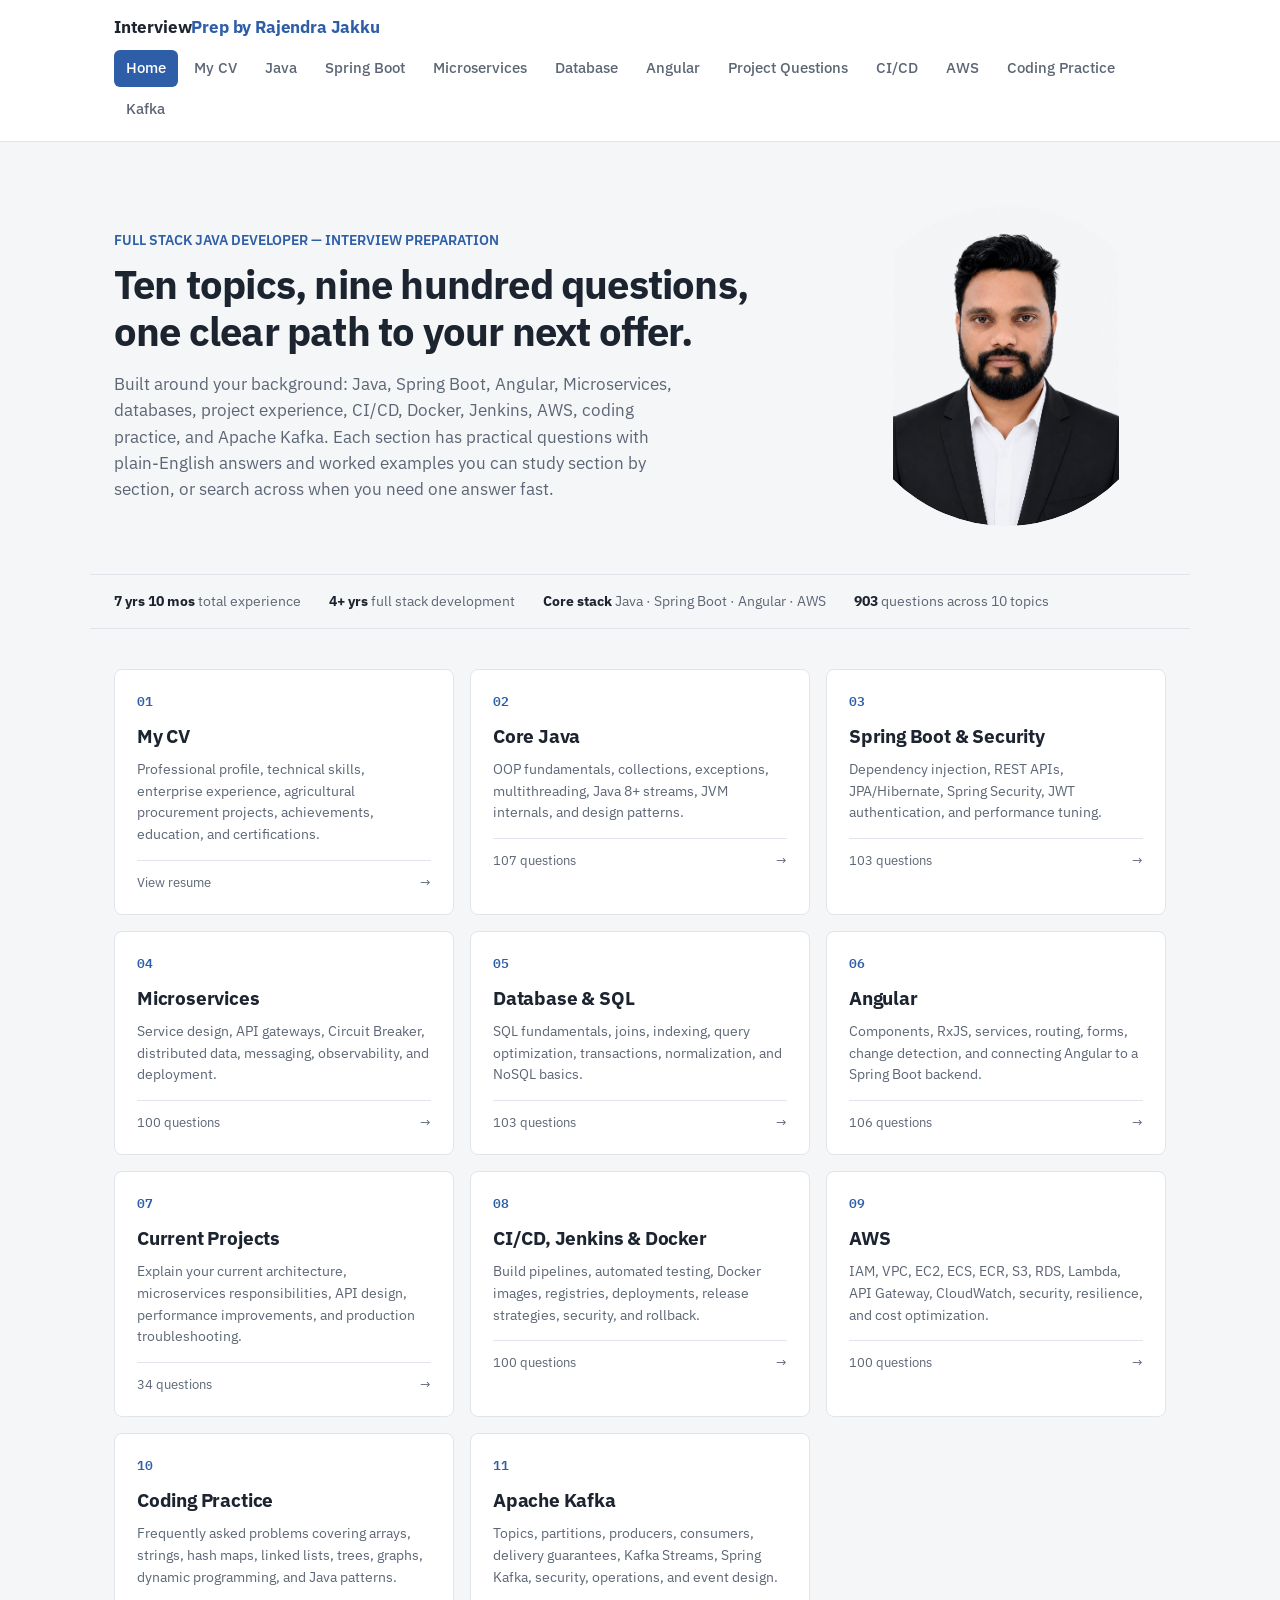
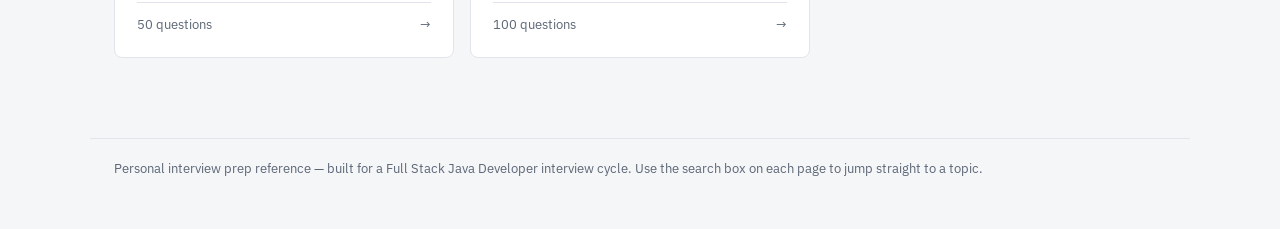
==== index.html @ beaa07cf "Add interview preparation website" ====
<!DOCTYPE html>
<html lang="en">
<head>
<meta charset="UTF-8">
<meta name="viewport" content="width=device-width, initial-scale=1.0">
<title>Full Stack Java Interview Prep</title>
<link rel="stylesheet" href="style.css">
</head>
<body>

<nav class="topnav">
  <div class="topnav-inner">
    <a href="index.html" class="brand">Interview<span>Prep</span><span> by Rajendra Jakku</span></a>
    <div class="navlinks">
      <a href="index.html" class="active">Home</a>
      <a href="cv.html">My CV</a>
      <a href="java.html">Java</a>
      <a href="springboot.html">Spring Boot</a>
      <a href="microservices.html">Microservices</a>
      <a href="database.html">Database</a>
      <a href="angular.html">Angular</a>
      <a href="projects.html">Project Questions</a>
      <a href="cicd.html">CI/CD</a>
      <a href="aws.html">AWS</a>
      <a href="coding.html">Coding Practice</a>
      <a href="kafka.html">Kafka</a>
    </div>
  </div>
</nav>

<section class="hero">
  <div class="hero-copy">
    <p class="eyebrow">FULL STACK JAVA DEVELOPER — INTERVIEW PREPARATION</p>
    <h1>Ten topics, nine hundred questions, one clear path to your next offer.</h1>
    <p>Built around your background: Java, Spring Boot, Angular, Microservices, databases, project experience, CI/CD, Docker, Jenkins, AWS, coding practice, and Apache Kafka. Each section has practical questions with plain-English answers and worked examples you can study section by section, or search across when you need one answer fast.</p>
  </div>
  <div class="hero-photo-wrap">
    <img class="hero-photo" src="profile.png" alt="Rajendra R. Jakku">
  </div>
</section>

<div class="candidate-strip">
  <span><strong>7 yrs 10 mos</strong> total experience</span>
  <span><strong>4+ yrs</strong> full stack development</span>
  <span><strong>Core stack</strong> Java · Spring Boot · Angular · AWS</span>
  <span><strong>903</strong> questions across 10 topics</span>
</div>

<div class="grid">

  <a href="cv.html" class="card">
    <div class="card-index">01</div>
    <h3>My CV</h3>
    <p>Professional profile, technical skills, enterprise experience, agricultural procurement projects, achievements, education, and certifications.</p>
    <div class="card-count"><span>View resume</span><span>→</span></div>
  </a>

  <a href="java.html" class="card">
    <div class="card-index">02</div>
    <h3>Core Java</h3>
    <p>OOP fundamentals, collections, exceptions, multithreading, Java 8+ streams, JVM internals, and design patterns.</p>
    <div class="card-count"><span>107 questions</span><span>→</span></div>
  </a>

  <a href="springboot.html" class="card">
    <div class="card-index">03</div>
    <h3>Spring Boot &amp; Security</h3>
    <p>Dependency injection, REST APIs, JPA/Hibernate, Spring Security, JWT authentication, and performance tuning.</p>
    <div class="card-count"><span>103 questions</span><span>→</span></div>
  </a>

  <a href="microservices.html" class="card">
    <div class="card-index">04</div>
    <h3>Microservices</h3>
    <p>Service design, API gateways, Circuit Breaker, distributed data, messaging, observability, and deployment.</p>
    <div class="card-count"><span>100 questions</span><span>→</span></div>
  </a>

  <a href="database.html" class="card">
    <div class="card-index">05</div>
    <h3>Database &amp; SQL</h3>
    <p>SQL fundamentals, joins, indexing, query optimization, transactions, normalization, and NoSQL basics.</p>
    <div class="card-count"><span>103 questions</span><span>→</span></div>
  </a>

  <a href="angular.html" class="card">
    <div class="card-index">06</div>
    <h3>Angular</h3>
    <p>Components, RxJS, services, routing, forms, change detection, and connecting Angular to a Spring Boot backend.</p>
    <div class="card-count"><span>106 questions</span><span>→</span></div>
  </a>

  <a href="projects.html" class="card">
    <div class="card-index">07</div>
    <h3>Current Projects</h3>
    <p>Explain your current architecture, microservices responsibilities, API design, performance improvements, and production troubleshooting.</p>
    <div class="card-count"><span>34 questions</span><span>→</span></div>
  </a>

  <a href="cicd.html" class="card">
    <div class="card-index">08</div>
    <h3>CI/CD, Jenkins &amp; Docker</h3>
    <p>Build pipelines, automated testing, Docker images, registries, deployments, release strategies, security, and rollback.</p>
    <div class="card-count"><span>100 questions</span><span>→</span></div>
  </a>

  <a href="aws.html" class="card">
    <div class="card-index">09</div>
    <h3>AWS</h3>
    <p>IAM, VPC, EC2, ECS, ECR, S3, RDS, Lambda, API Gateway, CloudWatch, security, resilience, and cost optimization.</p>
    <div class="card-count"><span>100 questions</span><span>→</span></div>
  </a>

  <a href="coding.html" class="card">
    <div class="card-index">10</div>
    <h3>Coding Practice</h3>
    <p>Frequently asked problems covering arrays, strings, hash maps, linked lists, trees, graphs, dynamic programming, and Java patterns.</p>
    <div class="card-count"><span>50 questions</span><span>→</span></div>
  </a>

  <a href="kafka.html" class="card">
    <div class="card-index">11</div>
    <h3>Apache Kafka</h3>
    <p>Topics, partitions, producers, consumers, delivery guarantees, Kafka Streams, Spring Kafka, security, operations, and event design.</p>
    <div class="card-count"><span>100 questions</span><span>→</span></div>
  </a>

</div>

<footer>
  Personal interview prep reference — built for a Full Stack Java Developer interview cycle. Use the search box on each page to jump straight to a topic.
</footer>

</body>
</html>
---- style.css ----
@import url('https://fonts.googleapis.com/css2?family=IBM+Plex+Sans:wght@400;500;600;700&family=IBM+Plex+Mono:wght@400;500&display=swap');

:root {
  --bg: #f5f6f8;
  --surface: #ffffff;
  --border: #e1e5eb;
  --text: #1c2430;
  --text-soft: #5c6675;
  --accent: #2e5ea8;
  --accent-dark: #1f4680;
  --accent-tint: #eaf1fb;
  --tag-example: #3c6e4f;
  --tag-example-tint: #eaf5ee;
  --radius: 6px;
  --maxw: 860px;
}

* { box-sizing: border-box; }

html { scroll-behavior: smooth; }

body {
  margin: 0;
  background: var(--bg);
  color: var(--text);
  font-family: 'IBM Plex Sans', -apple-system, sans-serif;
  line-height: 1.55;
  -webkit-font-smoothing: antialiased;
}

code, pre, .mono {
  font-family: 'IBM Plex Mono', 'Courier New', monospace;
}

a { color: var(--accent); }

/* ---------- Top nav ---------- */
.topnav {
  position: sticky;
  top: 0;
  z-index: 50;
  background: var(--surface);
  border-bottom: 1px solid var(--border);
}
.topnav-inner {
  max-width: 1100px;
  margin: 0 auto;
  padding: 14px 24px;
  display: flex;
  align-items: center;
  justify-content: space-between;
  flex-wrap: wrap;
  gap: 10px;
}
.brand {
  font-weight: 700;
  font-size: 17px;
  color: var(--text);
  text-decoration: none;
  letter-spacing: -0.01em;
}
.brand span { color: var(--accent); }
.navlinks {
  display: flex;
  gap: 4px;
  flex-wrap: wrap;
}
.navlinks a {
  text-decoration: none;
  color: var(--text-soft);
  font-size: 14.5px;
  font-weight: 500;
  padding: 7px 12px;
  border-radius: var(--radius);
  transition: background 0.15s, color 0.15s;
}
.navlinks a:hover { background: var(--accent-tint); color: var(--accent-dark); }
.navlinks a.active { background: var(--accent); color: #fff; }

/* ---------- Page header ---------- */
.pagehead {
  max-width: var(--maxw);
  margin: 0 auto;
  padding: 40px 24px 20px;
}
.pagehead .eyebrow {
  color: var(--accent);
  font-weight: 600;
  font-size: 13.5px;
  margin: 0 0 8px;
}
.pagehead h1 {
  font-size: 32px;
  margin: 0 0 10px;
  letter-spacing: -0.015em;
  line-height: 1.2;
}
.pagehead p {
  color: var(--text-soft);
  font-size: 16px;
  max-width: 640px;
  margin: 0 0 4px;
}
.pagehead .count {
  display: inline-block;
  margin-top: 14px;
  font-size: 13.5px;
  color: var(--text-soft);
  border: 1px solid var(--border);
  padding: 5px 12px;
  border-radius: 100px;
  background: var(--surface);
}

/* ---------- Controls ---------- */
.controls {
  max-width: var(--maxw);
  margin: 0 auto;
  padding: 0 24px 18px;
  display: flex;
  gap: 10px;
  flex-wrap: wrap;
  align-items: center;
  position: sticky;
  top: 57px;
  background: var(--bg);
  z-index: 40;
  padding-top: 12px;
}
.search-wrap {
  flex: 1;
  min-width: 220px;
  position: relative;
}
.search-wrap input {
  width: 100%;
  padding: 10px 14px 10px 36px;
  border: 1px solid var(--border);
  border-radius: var(--radius);
  font-size: 14.5px;
  font-family: inherit;
  background: var(--surface);
  color: var(--text);
}
.search-wrap input:focus {
  outline: none;
  border-color: var(--accent);
}
.search-wrap::before {
  content: "";
  position: absolute;
  left: 12px;
  top: 50%;
  transform: translateY(-50%);
  width: 14px;
  height: 14px;
  border: 2px solid var(--text-soft);
  border-radius: 50%;
  pointer-events: none;
}
.btn {
  border: 1px solid var(--border);
  background: var(--surface);
  color: var(--text);
  padding: 9px 14px;
  border-radius: var(--radius);
  font-size: 14px;
  font-weight: 500;
  cursor: pointer;
  font-family: inherit;
  transition: background 0.15s, border-color 0.15s;
}
.btn:hover { background: var(--accent-tint); border-color: var(--accent); color: var(--accent-dark); }

/* ---------- Question list ---------- */
.qlist {
  max-width: var(--maxw);
  margin: 0 auto;
  padding: 4px 24px 80px;
}
.qitem {
  background: var(--surface);
  border: 1px solid var(--border);
  border-radius: var(--radius);
  margin-bottom: 10px;
  overflow: hidden;
}
.qitem summary {
  list-style: none;
  cursor: pointer;
  padding: 14px 18px;
  display: flex;
  gap: 12px;
  align-items: baseline;
  font-weight: 500;
  font-size: 15px;
}
.qitem summary::-webkit-details-marker { display: none; }
.qitem summary::before {
  content: "+";
  flex-shrink: 0;
  width: 18px;
  color: var(--accent);
  font-weight: 700;
  font-size: 16px;
}
.qitem[open] summary::before { content: "\2212"; }
.qitem .qnum {
  color: var(--text-soft);
  font-weight: 600;
  flex-shrink: 0;
  font-size: 13px;
  font-family: 'IBM Plex Mono', monospace;
  padding-top: 1px;
}
.qbody {
  padding: 0 18px 18px 48px;
  border-top: 1px solid var(--border);
  padding-top: 14px;
}
.qbody .answer {
  color: var(--text);
  font-size: 14.5px;
  margin: 0 0 12px;
}
.example-tag {
  display: inline-block;
  font-size: 11.5px;
  font-weight: 600;
  color: var(--tag-example);
  background: var(--tag-example-tint);
  padding: 3px 8px;
  border-radius: 4px;
  margin-bottom: 6px;
}
.qbody pre {
  background: #f7f8fa;
  border: 1px solid var(--border);
  border-radius: 5px;
  padding: 12px 14px;
  overflow-x: auto;
  margin: 0;
  font-size: 13px;
  line-height: 1.5;
}
.qbody .example-text {
  font-size: 14px;
  color: var(--text-soft);
  font-family: 'IBM Plex Mono', monospace;
  background: #f7f8fa;
  border: 1px solid var(--border);
  border-radius: 5px;
  padding: 10px 12px;
  margin: 0;
}
.no-results {
  text-align: center;
  color: var(--text-soft);
  padding: 40px 20px;
  font-size: 14.5px;
  display: none;
}

/* ---------- Index page ---------- */
.hero {
  max-width: 1100px;
  margin: 0 auto;
  padding: 64px 24px 20px;
  display: flex;
  align-items: center;
  justify-content: space-between;
  gap: 48px;
}
.hero-copy { flex: 1; }
.hero-photo-wrap {
  flex: 0 0 320px;
  width: 320px;
  height: 320px;
  overflow: hidden;
  border-radius: 50%;
}
.hero-photo {
  display: block;
  width: 100%;
  height: 100%;
  object-fit: contain;
  object-position: center top;
  border-radius: 50%;
  mix-blend-mode: multiply;
}
.hero .eyebrow {
  color: var(--accent);
  font-weight: 600;
  font-size: 13.5px;
  margin: 0 0 10px;
}
.hero h1 {
  font-size: 40px;
  max-width: 680px;
  line-height: 1.18;
  letter-spacing: -0.02em;
  margin: 0 0 16px;
}
.hero p {
  font-size: 17px;
  color: var(--text-soft);
  max-width: 560px;
  margin: 0;
}
.candidate-strip {
  max-width: 1100px;
  margin: 28px auto 0;
  padding: 16px 24px;
  border-top: 1px solid var(--border);
  border-bottom: 1px solid var(--border);
  display: flex;
  gap: 28px;
  flex-wrap: wrap;
  font-size: 13.5px;
  color: var(--text-soft);
}
.candidate-strip strong { color: var(--text); }

.grid {
  max-width: 1100px;
  margin: 0 auto;
  padding: 40px 24px 80px;
  display: grid;
  grid-template-columns: repeat(auto-fit, minmax(260px, 1fr));
  gap: 16px;
}
.card {
  background: var(--surface);
  border: 1px solid var(--border);
  border-radius: 8px;
  padding: 22px;
  text-decoration: none;
  color: var(--text);
  display: block;
  transition: border-color 0.15s, transform 0.15s;
}
.card:hover { border-color: var(--accent); transform: translateY(-2px); }
.card .card-index {
  font-family: 'IBM Plex Mono', monospace;
  font-size: 12.5px;
  color: var(--accent);
  font-weight: 600;
  margin-bottom: 10px;
}
.card h3 {
  margin: 0 0 8px;
  font-size: 19px;
  letter-spacing: -0.01em;
}
.card p {
  margin: 0 0 14px;
  color: var(--text-soft);
  font-size: 14px;
}
.card .card-count {
  font-size: 12.5px;
  color: var(--text-soft);
  border-top: 1px solid var(--border);
  padding-top: 12px;
  display: flex;
  justify-content: space-between;
}

footer {
  max-width: 1100px;
  margin: 0 auto;
  padding: 20px 24px 50px;
  color: var(--text-soft);
  font-size: 13px;
  border-top: 1px solid var(--border);
}

/* ---------- CV page ---------- */
.cv-page {
  max-width: 1100px;
  margin: 0 auto;
  padding: 48px 24px 72px;
}
.cv-header {
  display: flex;
  justify-content: space-between;
  align-items: flex-start;
  gap: 24px;
  padding-bottom: 24px;
  border-bottom: 2px solid var(--text);
}
.cv-header h1 {
  margin: 0;
  font-size: 42px;
  line-height: 1.1;
  letter-spacing: -0.02em;
}
.cv-title {
  margin: 8px 0 2px;
  color: var(--accent);
  font-size: 20px;
  font-weight: 600;
}
.cv-location {
  margin: 0;
  color: var(--text-soft);
}
.cv-print { white-space: nowrap; }
.cv-contact {
  display: flex;
  flex-wrap: wrap;
  gap: 8px 24px;
  padding: 14px 0 6px;
  font-size: 14px;
}
.cv-section {
  padding: 26px 0;
  border-bottom: 1px solid var(--border);
}
.cv-section .eyebrow { margin: 0 0 12px; }
.cv-summary p:not(.eyebrow) {
  max-width: 900px;
  margin: 0 0 10px;
  color: var(--text-soft);
}
.cv-summary p:last-child { margin-bottom: 0; }
.cv-tags {
  display: flex;
  flex-wrap: wrap;
  gap: 8px;
}
.cv-tags span {
  padding: 6px 10px;
  border: 1px solid var(--border);
  border-radius: 4px;
  background: var(--accent-tint);
  color: var(--accent-dark);
  font-size: 13px;
  font-weight: 500;
}
.cv-skills {
  display: grid;
  grid-template-columns: repeat(2, minmax(0, 1fr));
  gap: 14px 28px;
}
.cv-skills div { display: grid; gap: 3px; }
.cv-skills strong { font-size: 14px; }
.cv-skills span { color: var(--text-soft); font-size: 14px; }
.cv-role { margin-top: 22px; }
.cv-role:first-of-type { margin-top: 0; }
.cv-role-head {
  display: flex;
  justify-content: space-between;
  gap: 20px;
  padding-bottom: 8px;
}
.cv-role-head h2, .cv-project h2 {
  margin: 0;
  font-size: 19px;
}
.cv-role-head p {
  margin: 2px 0 0;
  color: var(--accent);
  font-weight: 600;
}
.cv-role-head > span {
  color: var(--text-soft);
  font-size: 14px;
  text-align: right;
  white-space: nowrap;
}
.cv-role ul, .cv-project ul, .cv-two-col ul {
  margin: 8px 0 0;
  padding-left: 20px;
}
.cv-role li, .cv-project li, .cv-two-col li {
  margin-bottom: 6px;
  color: var(--text-soft);
  font-size: 14px;
}
.cv-tech {
  margin: 12px 0 0;
  padding: 10px 12px;
  background: #f7f8fa;
  border-left: 3px solid var(--accent);
  color: var(--text-soft);
  font-size: 13.5px;
}
.cv-project-grid, .cv-two-col {
  display: grid;
  grid-template-columns: repeat(2, minmax(0, 1fr));
  gap: 22px;
}
.cv-project {
  padding: 18px;
  border: 1px solid var(--border);
  border-radius: var(--radius);
  background: var(--surface);
}
.cv-project-role {
  margin: 4px 0 0;
  color: var(--accent);
  font-size: 13.5px;
  font-weight: 600;
}
.cv-two-col > div { min-width: 0; }
.cv-two-col .eyebrow:not(:first-child) { margin-top: 26px; }
.cv-languages p:last-child { margin: 0; color: var(--text-soft); }

@media print {
  .topnav, .cv-print, footer { display: none; }
  body { background: #fff; }
  .cv-page { max-width: none; padding: 0; }
  .cv-section { break-inside: avoid; }
  .cv-project { break-inside: avoid; }
  a { color: inherit; text-decoration: none; }
}

@media (max-width: 640px) {
  .hero h1 { font-size: 30px; }
  .hero { display: block; padding-top: 40px; }
  .hero-photo-wrap {
    width: 280px;
    height: 280px;
    margin: 28px auto 0;
  }
  .qbody { padding-left: 18px; }
  .qitem .qnum { display: none; }
  .controls { top: 0; }
  .cv-page { padding-top: 32px; }
  .cv-header { display: block; }
  .cv-header h1 { font-size: 34px; }
  .cv-print { margin-top: 18px; }
  .cv-skills, .cv-project-grid, .cv-two-col { grid-template-columns: 1fr; }
  .cv-role-head { display: block; }
  .cv-role-head > span { display: block; margin-top: 6px; text-align: left; }
}
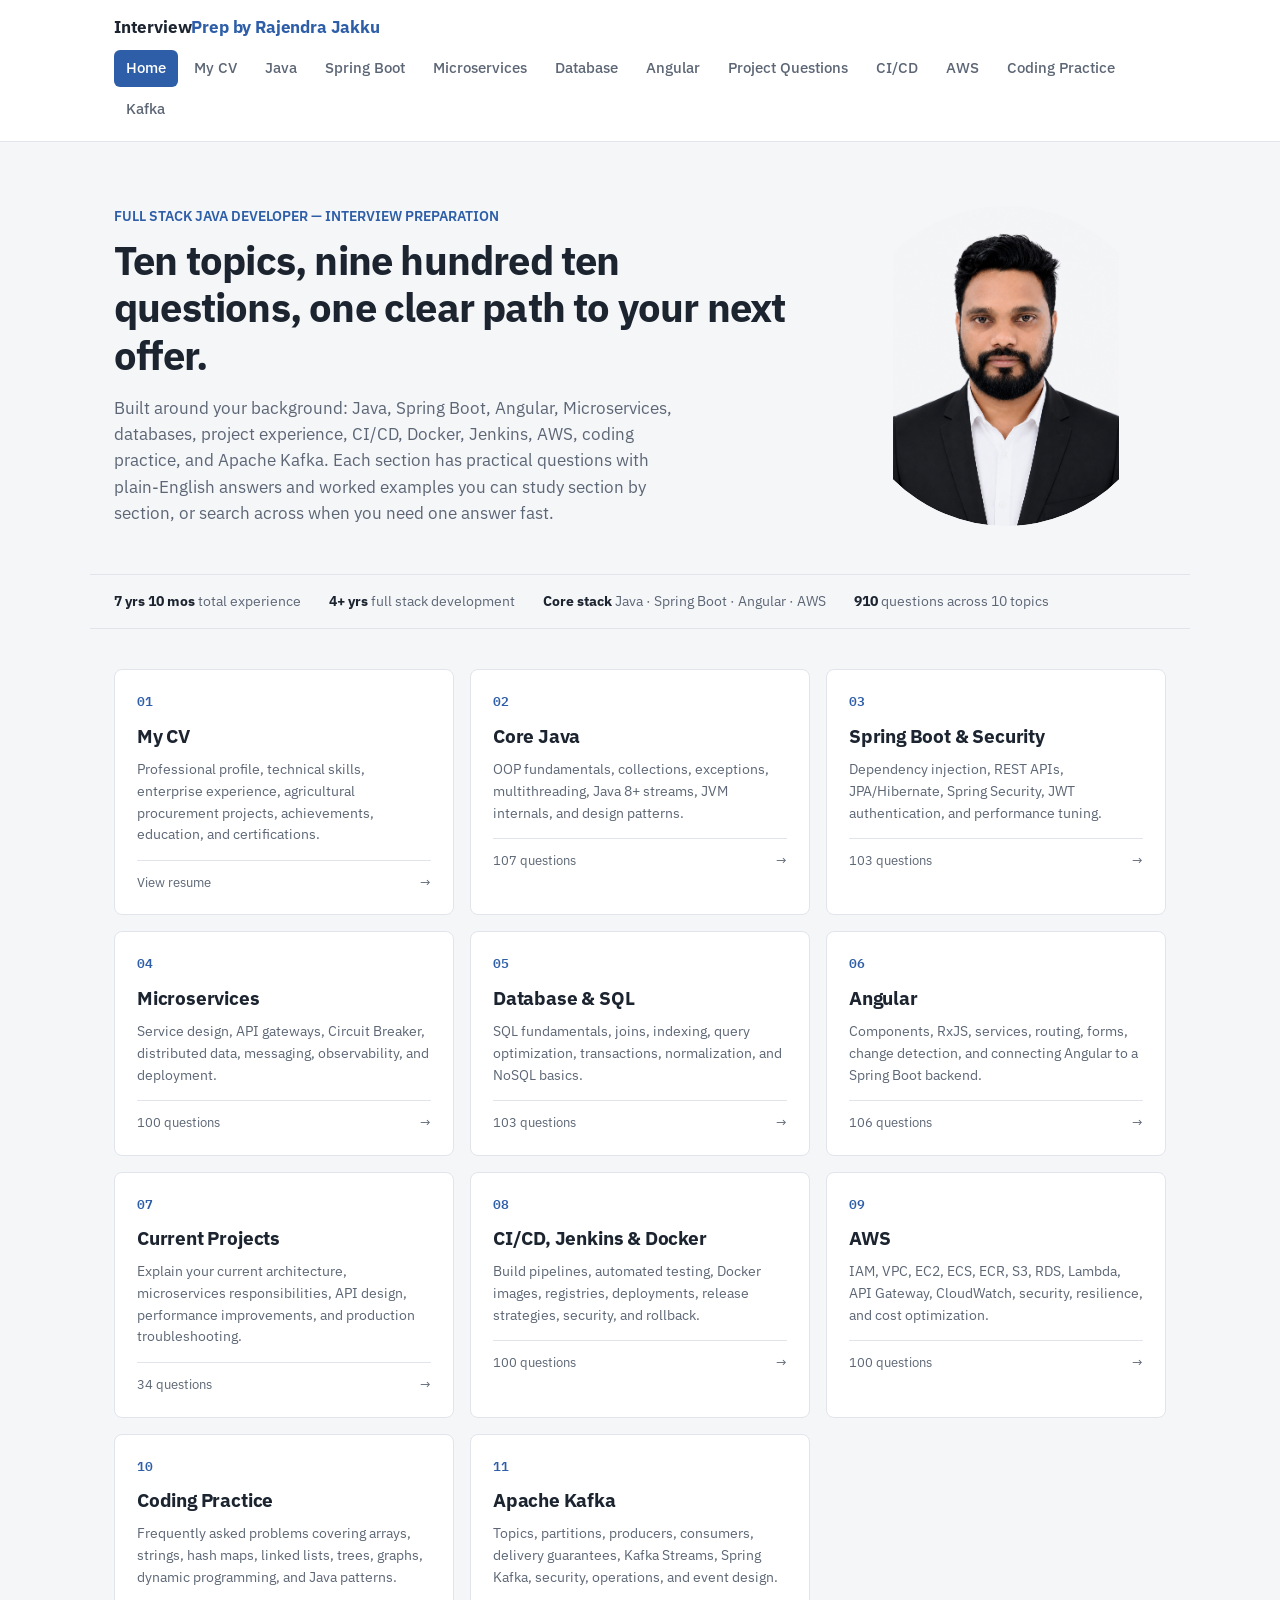
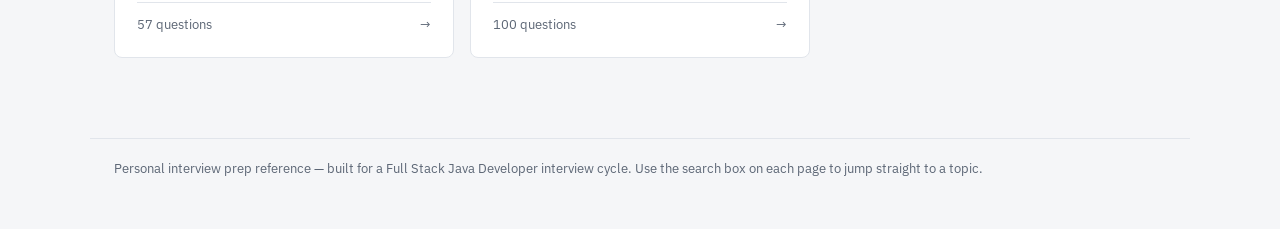
==== commit c55bd183: "Add Java coding examples and dark code blocks" ====
--- a/index.html
+++ b/index.html
@@ -31,7 +31,7 @@
 <section class="hero">
   <div class="hero-copy">
     <p class="eyebrow">FULL STACK JAVA DEVELOPER — INTERVIEW PREPARATION</p>
-    <h1>Ten topics, nine hundred questions, one clear path to your next offer.</h1>
+    <h1>Ten topics, nine hundred ten questions, one clear path to your next offer.</h1>
     <p>Built around your background: Java, Spring Boot, Angular, Microservices, databases, project experience, CI/CD, Docker, Jenkins, AWS, coding practice, and Apache Kafka. Each section has practical questions with plain-English answers and worked examples you can study section by section, or search across when you need one answer fast.</p>
   </div>
   <div class="hero-photo-wrap">
@@ -43,7 +43,7 @@
   <span><strong>7 yrs 10 mos</strong> total experience</span>
   <span><strong>4+ yrs</strong> full stack development</span>
   <span><strong>Core stack</strong> Java · Spring Boot · Angular · AWS</span>
-  <span><strong>903</strong> questions across 10 topics</span>
+  <span><strong>910</strong> questions across 10 topics</span>
 </div>
 
 <div class="grid">
@@ -115,7 +115,7 @@
     <div class="card-index">10</div>
     <h3>Coding Practice</h3>
     <p>Frequently asked problems covering arrays, strings, hash maps, linked lists, trees, graphs, dynamic programming, and Java patterns.</p>
-    <div class="card-count"><span>50 questions</span><span>→</span></div>
+    <div class="card-count"><span>57 questions</span><span>→</span></div>
   </a>
 
   <a href="kafka.html" class="card">
--- a/style.css
+++ b/style.css
@@ -234,14 +234,20 @@
   margin-bottom: 6px;
 }
 .qbody pre {
-  background: #f7f8fa;
-  border: 1px solid var(--border);
+  background: #1e1e1e;
+  border: 1px solid #3a3a3a;
   border-radius: 5px;
   padding: 12px 14px;
   overflow-x: auto;
   margin: 0;
   font-size: 13px;
   line-height: 1.5;
+  color: #d4d4d4;
+  box-shadow: inset 0 1px 0 rgba(255, 255, 255, 0.04);
+}
+.qbody pre code {
+  color: #d4d4d4;
+  white-space: pre;
 }
 .qbody .example-text {
   font-size: 14px;
